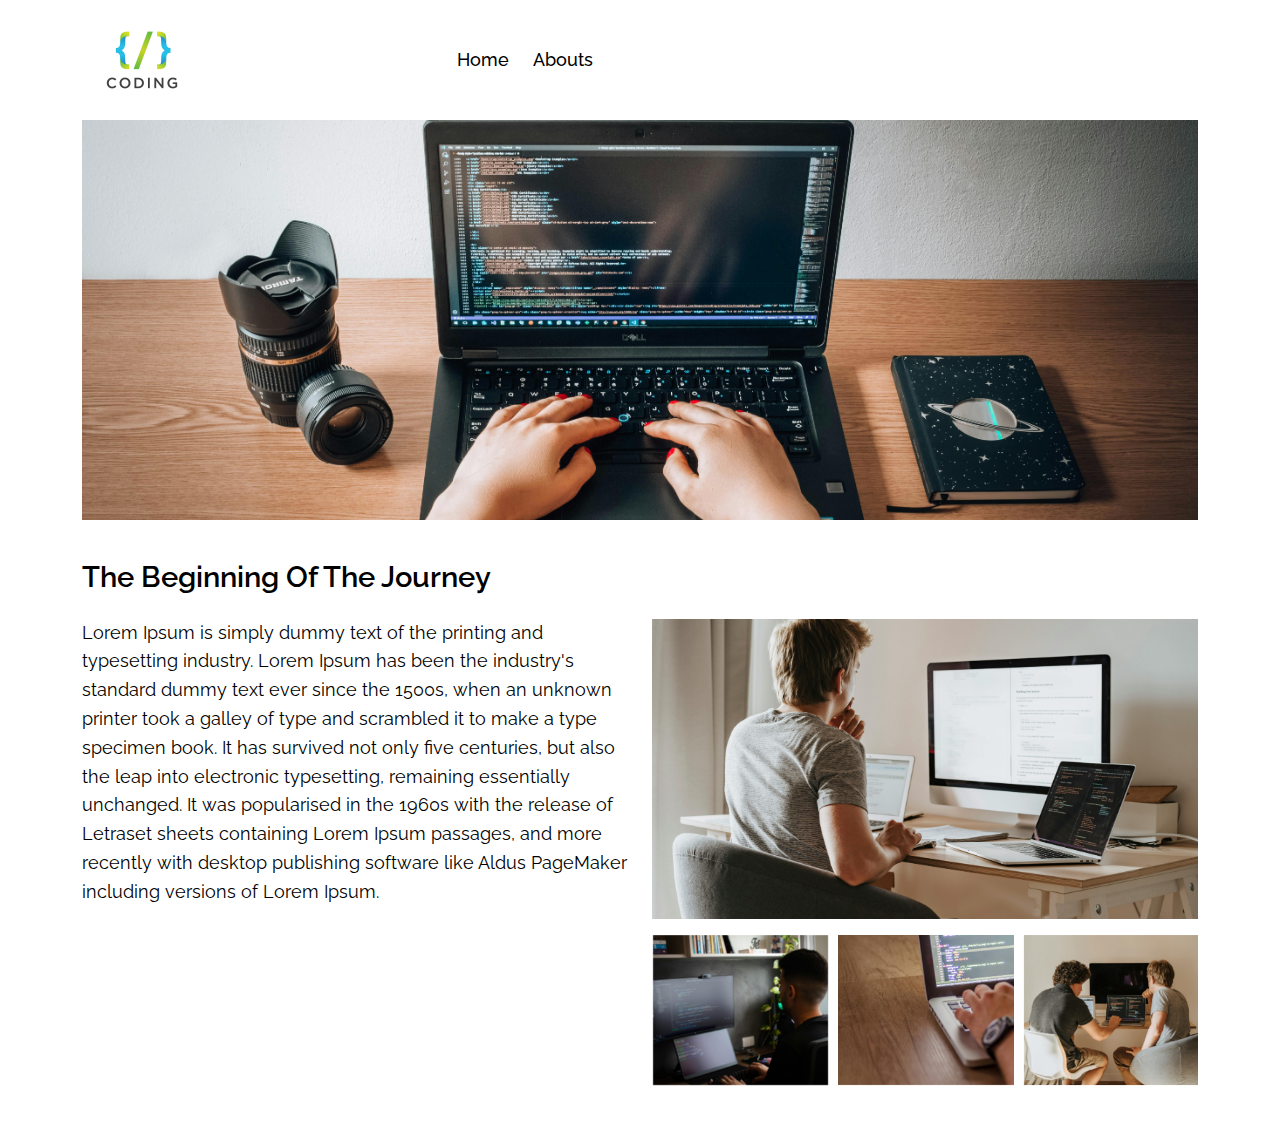
==== index.html @ 91072659 "weblearntips" ====
<!DOCTYPE html>
<html lang="en">
<head>
    <meta charset="UTF-8">
    <meta name="viewport" content="width=device-width, initial-scale=1.0">
    <title>weblearntips</title>
    <!-- css link  -->
    <link rel="stylesheet" href="assets/css/bootstrap.min.css">
    <!-- <link rel="stylesheet" href="assets/css/owl.theme.default.min.css"> -->
    <link rel="stylesheet" href="assets/css/owl.carousel.min.css">
    <link rel="stylesheet" href="assets/css/style.css">
</head>
<body>

    <!-- header section  -->
    <header class="header_section">
        <div class="container-sm">
            <div class="header d-flex align-items-center justify-content-between">
                <div class="logo">
                    <a href="#"><img src="assets/images/logo/logo.jpg" alt="logo"></a>
                </div>
        
                <!-- manu bar  -->
                 <nav class="main_menu">
                    <menu class="menu_items d-flex align-items-center gap-4">
                        <li><a href="index.html">Home</a></li>
                        <li><a href="#">Abouts</a></li>
                    </menu>
                 </nav>
            </div>
        </div>
    </header>

    <main class="main_layout">
        <!-- banner section  -->
        <section class="banner_section ">
            <div class="container-sm">
                <div class="banner">
                    <img src="assets/images/banner/banner.jpg" alt="banner_image">
                </div>
            </div>
        </section>

        <!-- article section  -->
        <section class="article_section">
            <div class="container-sm">
                <div class="row">
                    <h3 class="article_title text-capitalize">The beginning of the journey</h3>
                    <div class="col-xl-6">
                        <div class="article_texts">
                            <article>
                                Lorem Ipsum is simply dummy text of the printing and typesetting industry. Lorem Ipsum has been the industry's standard dummy text ever since the 1500s, when an unknown printer took a galley of type and scrambled it to make a type specimen book. It has survived not only five centuries, but also the leap into electronic typesetting, remaining essentially unchanged. It was popularised in the 1960s with the release of Letraset sheets containing Lorem Ipsum passages, and more recently with desktop publishing software like Aldus PageMaker including versions of Lorem Ipsum.
                            </article>
                        </div>
                    </div>

                    <div class="col-xl-6">
                        <div class="article_image">
                            <img src="assets/images/article/article_image_1.jpg" alt="">
                            <div class="article_slide">
                                <div class="slider_container ">
                                    <div class="owl-carousel">
                                        <div class="slider_item">
                                            <img src="assets/images/article/slider/slider_1.jpg" alt="slider_image_1">
                                        </div>
                                        <div class="slider_item">
                                            <img src="assets/images/article/slider/slider_2.jpg" alt="slider_image_2">
                                        </div>
                                        <div class="slider_item">
                                            <img src="assets/images/article/slider/slider_3.jpg" alt="slider_image_3">
                                        </div>
                                    </div>
                                </div>
                            </div>
                        </div>
                    </div>
                </div>
            </div>
        </section>
    </main>



     
    
</body>
<script src="assets/js/jquery-3.7.1.min.js"></script>
<script src="assets/js/bootstrap.bundle.min.js"></script>
<script src="assets/js/owl.carousel.min.js"></script>
<script src="assets/js/slider.js"></script>
<script src="assets/js/main.js"></script>
</html>
---- assets/css/style.css ----
/* google font  */
@import url('https://fonts.googleapis.com/css2?family=Raleway:ital,wght@0,100..900;1,100..900&display=swap');

ul, menu {
    list-style: none;
}

a {
    text-decoration: none;
}



body {
    font-family: "Raleway", sans-serif;
}

:root {
    /* color  */
    --color_black: #000;
    --color_white: #fff;

    /* padding  */
    --pt: 40px;
    --pb: 40px;
}



/* header section  */
.header_section {
    position: sticky;
    top: 0px;
    left: 0px;
    background-color: var(--color_white);
}
.header_section .logo{
    width: 20%;
}

.header_section .logo a img{
    max-width: 120px;
    max-height: 120px;
    object-fit: cover;
}

.main_menu {
    width: 70%;
}

.menu_items li a {
    font-size: 1.12rem;
    font-weight: 500;
    color: var(--color_black);
    position: relative;
    

}
.menu_items li a::after {
    position: absolute;
    content: "";
    bottom: -5px;
    left: 0px;
    width: 0%;
    height: 1px;
    background-color: var(--color_black);
    transition: all 0.3s;
    transform-origin: left;
}
.menu_items li a:hover::after {
    position: absolute;
    content: "";
    bottom: -5px;
    left: 0px;
    width: 100%;
    height: 1px;
    background-color: var(--color_black);
    
}



/* banner section  */
.banner_section {
    padding-bottom: var(--pt);
}


.article_section {
    padding-bottom: var(--pb);
}

.banner img {
    max-height: 400px;
    max-width: 100%;
    width: 100%;
    height: 100%;
    object-fit: cover;
}


/* article section  */
.article_title {
    font-size: 1.8rem;
    font-weight: 600;
    color: var(--color_black);
    margin-bottom: 1.5rem;
}

.article_texts article {
    font-size: 1.1rem;
    font-weight: 400;
    color: var(--color_black);
    line-height: 1.8rem;
}


.article_image img {
    width: 100%;
    max-height: 300px;
    height: 100%;
    object-fit: cover;
    margin-bottom: 1rem;
}

.slider_item {
    max-height: 150px;
    height: 100%;
}

.slider_item img {
    width: 100%;
    min-height: 150px;
    height: 100%;
    object-fit: cover;
}
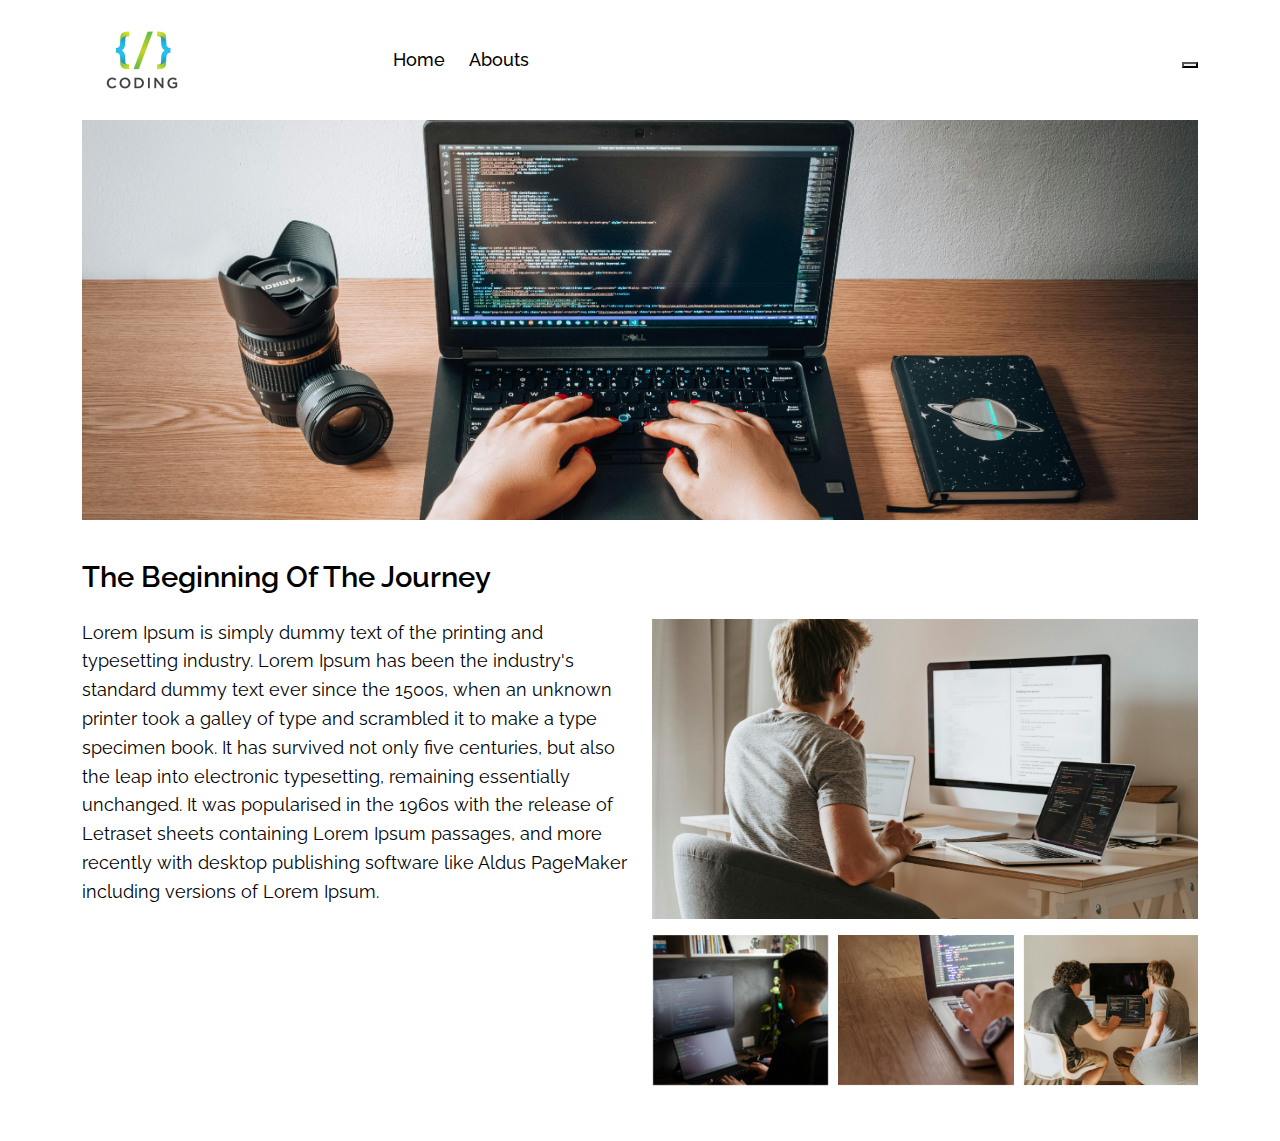
==== commit 354099b0: "tranlate added" ====
--- a/index.html
+++ b/index.html
@@ -27,6 +27,11 @@
                         <li><a href="#">Abouts</a></li>
                     </menu>
                  </nav>
+
+                <!-- language translate -->
+                <div class="lang_translate">
+                    <button id="lang"></button>
+                </div>
             </div>
         </div>
     </header>
@@ -88,5 +93,15 @@
 <script src="assets/js/bootstrap.bundle.min.js"></script>
 <script src="assets/js/owl.carousel.min.js"></script>
 <script src="assets/js/slider.js"></script>
+<script type="text/javascript">
+    function googleTranslateElementInit() {
+        new google.translate.TranslateElement(
+            {pageLanguage: 'en'},
+            'lang'
+        );
+    }
+</script>
+<script type="text/javascript" src="https://translate.google.com/translate_a/element.js?cb=googleTranslateElementInit">
+</script>
 <script src="assets/js/main.js"></script>
 </html>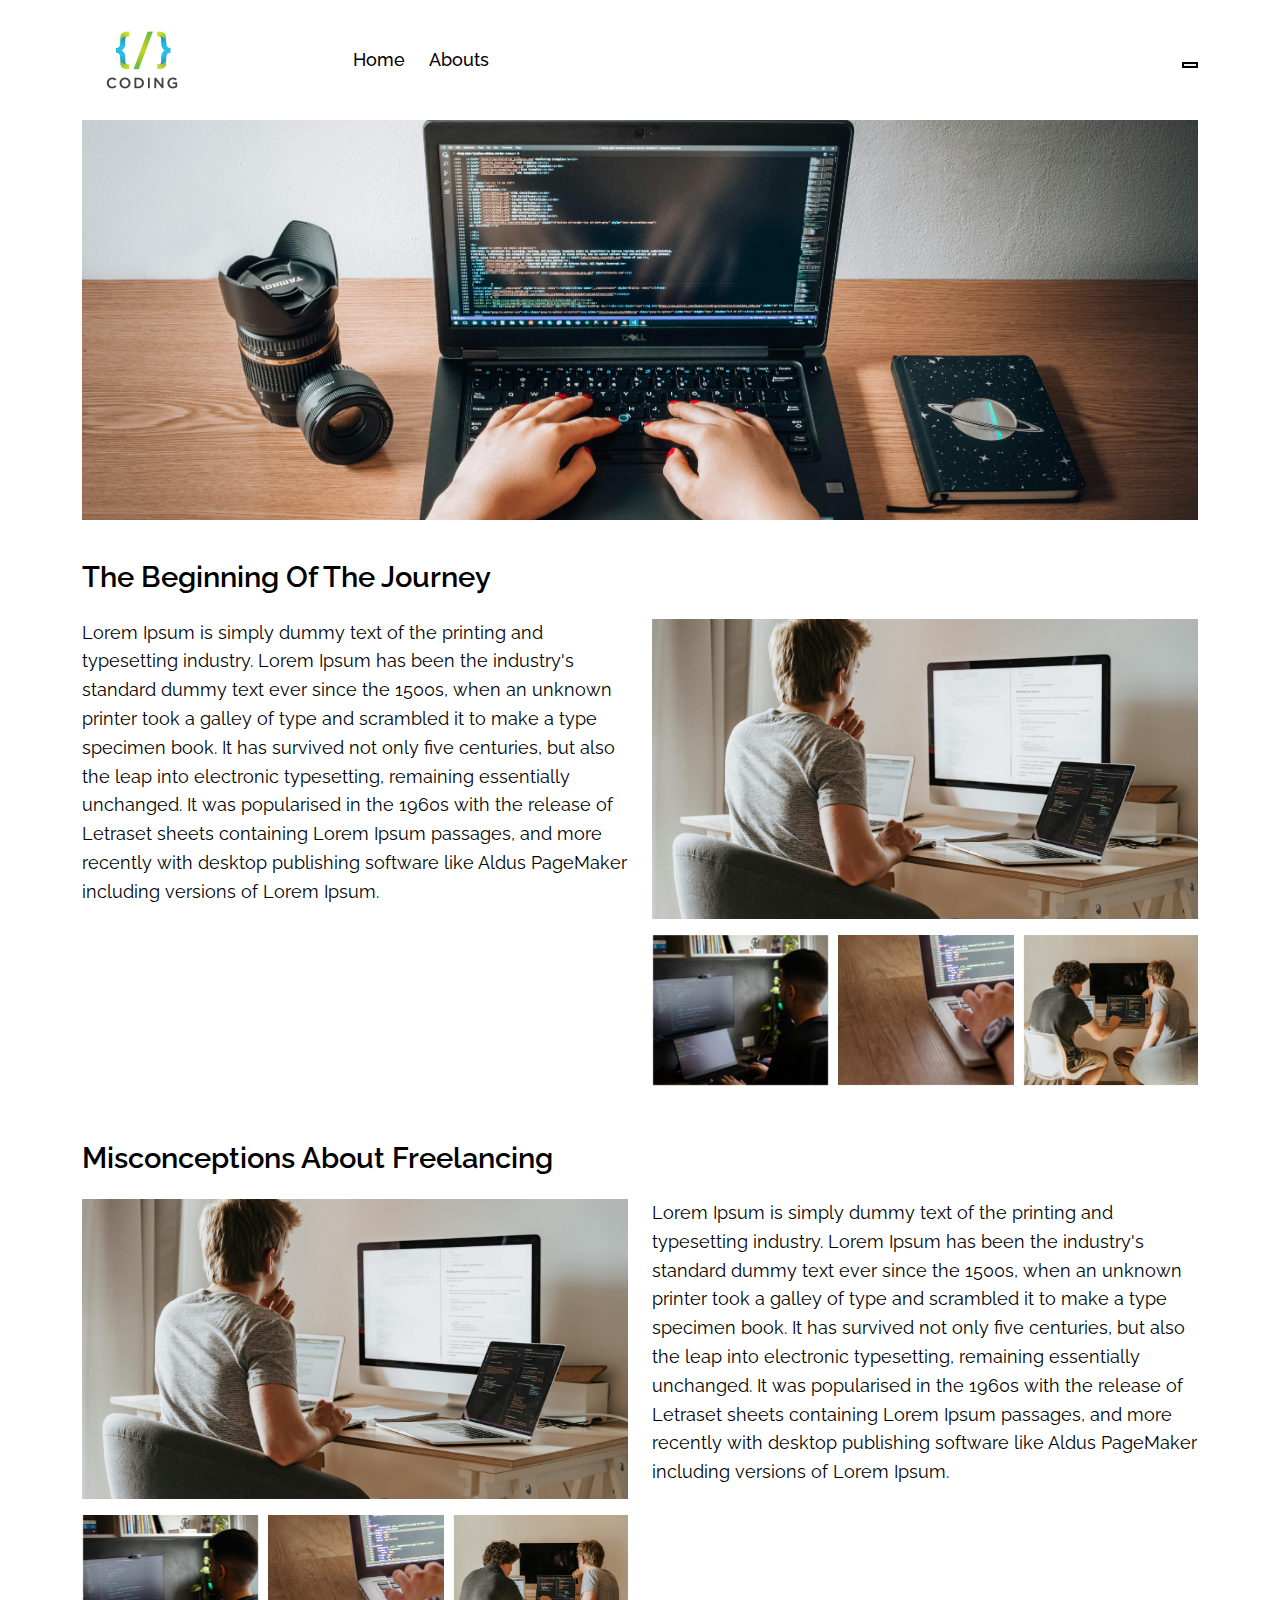
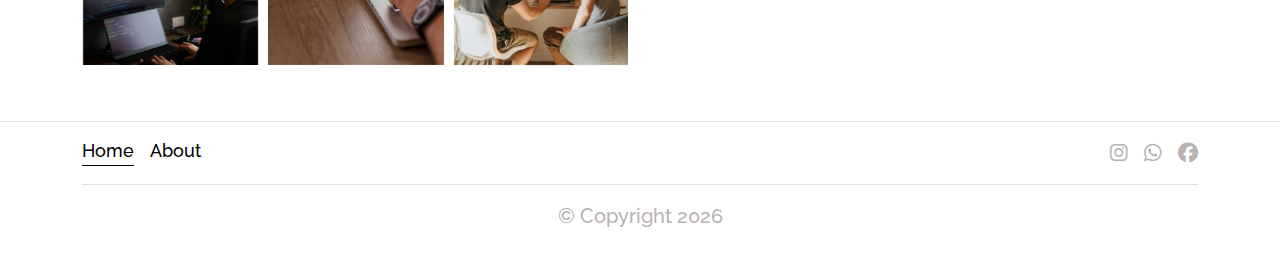
==== commit 03262c68: "weblearntips article and footer added" ====
--- a/index.html
+++ b/index.html
@@ -6,7 +6,7 @@
     <title>weblearntips</title>
     <!-- css link  -->
     <link rel="stylesheet" href="assets/css/bootstrap.min.css">
-    <!-- <link rel="stylesheet" href="assets/css/owl.theme.default.min.css"> -->
+    <link rel="stylesheet" href="assets/css/fontawesome.min.css">
     <link rel="stylesheet" href="assets/css/owl.carousel.min.css">
     <link rel="stylesheet" href="assets/css/style.css">
 </head>
@@ -24,13 +24,13 @@
                  <nav class="main_menu">
                     <menu class="menu_items d-flex align-items-center gap-4">
                         <li><a href="index.html">Home</a></li>
-                        <li><a href="#">Abouts</a></li>
+                        <li><a href="about.html" target="_blank">Abouts</a></li>
                     </menu>
                  </nav>
 
                 <!-- language translate -->
                 <div class="lang_translate">
-                    <button id="lang"></button>
+                    <button class="lang_t" id="google_translate_elements"></button>
                 </div>
             </div>
         </div>
@@ -82,7 +82,74 @@
                 </div>
             </div>
         </section>
+        <!-- article section  -->
+        <section class="article_section">
+            <div class="container-sm">
+                <div class="row">
+                    <h3 class="article_title text-capitalize">Misconceptions about freelancing</h3>
+
+                    <div class="col-xl-6">
+                        <div class="article_image">
+                            <img src="assets/images/article/article_image_1.jpg" alt="">
+                            <div class="article_slide">
+                                <div class="slider_container ">
+                                    <div class="owl-carousel">
+                                        <div class="slider_item">
+                                            <img src="assets/images/article/slider/slider_1.jpg" alt="slider_image_1">
+                                        </div>
+                                        <div class="slider_item">
+                                            <img src="assets/images/article/slider/slider_2.jpg" alt="slider_image_2">
+                                        </div>
+                                        <div class="slider_item">
+                                            <img src="assets/images/article/slider/slider_3.jpg" alt="slider_image_3">
+                                        </div>
+                                    </div>
+                                </div>
+                            </div>
+                        </div>
+                    </div>
+
+                    <div class="col-xl-6">
+                        <div class="article_texts">
+                            <article>
+                                Lorem Ipsum is simply dummy text of the printing and typesetting industry. Lorem Ipsum has been the industry's standard dummy text ever since the 1500s, when an unknown printer took a galley of type and scrambled it to make a type specimen book. It has survived not only five centuries, but also the leap into electronic typesetting, remaining essentially unchanged. It was popularised in the 1960s with the release of Letraset sheets containing Lorem Ipsum passages, and more recently with desktop publishing software like Aldus PageMaker including versions of Lorem Ipsum.
+                            </article>
+                        </div>
+                    </div>
+                </div>
+            </div>
+        </section>
     </main>
+
+
+    <footer class="footer_section pt-3">
+        <div class="container-sm">
+            <div class="row ">
+                <div class="col-xl-6">
+                    <div class="footer_menu">
+                        <ul class="footer_item d-flex gap-3 align-items-center">
+                            <li><a href="index.html" class="home_page">Home</a></li>
+                            <li><a href="about.html" target="_blank" class="about_page">About</a></li>
+                        </ul>
+                    </div>
+                </div>
+
+                <div class="col-xl-6">
+                    <div class="footer_social_media justify-content-end">
+                        <ul class="social_icons d-flex align-items-center justify-content-end gap-3">
+                            <li><a href="#"><i class="fa-brands fa-instagram"></i></a></li>
+                            <li><a href="#"><i class="fa-brands fa-whatsapp"></i></a></li>
+                            <li><a href="#"><i class="fa-brands fa-facebook"></i></a></li>
+                        </ul>
+                    </div>
+                </div>
+            </div>
+            <div class="footer_bottom text-center pb-2 pt-3 mt-3">
+                <p class="copyright"> &copy copyright <span id="current_year"></span> </p>
+            </div>
+        </div>
+
+    </footer>
 
 
 
@@ -93,15 +160,19 @@
 <script src="assets/js/bootstrap.bundle.min.js"></script>
 <script src="assets/js/owl.carousel.min.js"></script>
 <script src="assets/js/slider.js"></script>
+
+
+
 <script type="text/javascript">
-    function googleTranslateElementInit() {
+    function googleTranslateFun() {
         new google.translate.TranslateElement(
             {pageLanguage: 'en'},
-            'lang'
+            'google_translate_elements'
         );
     }
 </script>
-<script type="text/javascript" src="https://translate.google.com/translate_a/element.js?cb=googleTranslateElementInit">
+<script type="text/javascript" src="https://translate.google.com/translate_a/element.js?cb=googleTranslateFun">
 </script>
+
 <script src="assets/js/main.js"></script>
 </html>--- a/assets/css/style.css
+++ b/assets/css/style.css
@@ -3,6 +3,8 @@
 
 ul, menu {
     list-style: none;
+    padding: 0px;
+    margin: 0px;
 }
 
 a {
@@ -19,6 +21,8 @@
     /* color  */
     --color_black: #000;
     --color_white: #fff;
+    --color-gray: #e2e2e2;
+    --color-gray-1: #b8b2b2;
 
     /* padding  */
     --pt: 40px;
@@ -33,6 +37,7 @@
     top: 0px;
     left: 0px;
     background-color: var(--color_white);
+    z-index: 10;
 }
 .header_section .logo{
     width: 20%;
@@ -78,6 +83,17 @@
     
 }
 
+.lang_translate button.lang_t {
+    border: 2px solid var(--color_black);
+}
+
+
+button.lang_t .goog-te-gadget {
+    font-family: "Raleway", sans-serif;
+    font-size: 11px;
+    color: #666;
+    white-space: nowrap;
+}
 
 
 /* banner section  */
@@ -133,4 +149,86 @@
     min-height: 150px;
     height: 100%;
     object-fit: cover;
+}
+
+
+
+/* footer section  */
+.footer_section {
+    border-top: 1px solid var(--color-gray);
+}
+
+.footer_item li a {
+    font-size: 1.12rem;
+    font-weight: 500;
+    color: var(--color_black);
+    position: relative;
+    
+
+}
+.footer_item li a.home_page::after {
+    position: absolute;
+    content: "";
+    bottom: -5px;
+    left: 0px;
+    width: 100%;
+    height: 1px;
+    background-color: var(--color_black);
+    transition: all 0.3s;
+    transform-origin: left;
+}
+.footer_item li a.home_page:hover::after {
+    position: absolute;
+    content: "";
+    bottom: -5px;
+    left: 0px;
+    width: 0%;
+    height: 1px;
+    background-color: var(--color_black);
+    
+}
+.footer_item li a.about_page::after {
+    position: absolute;
+    content: "";
+    bottom: -5px;
+    left: 0px;
+    width: 0%;
+    height: 1px;
+    background-color: var(--color_black);
+    transition: all 0.3s;
+    transform-origin: left;
+}
+.footer_item li a.about_page:hover::after {
+    position: absolute;
+    content: "";
+    bottom: -5px;
+    left: 0px;
+    width: 100%;
+    height: 1px;
+    background-color: var(--color_black);
+    
+}
+
+.social_icons li a {
+    font-size: 1.25rem;
+    color: var(--color-gray-1);
+    font-weight: 500;
+    transition: all .3s ease;
+}
+.social_icons li a:hover {
+    font-size: 1.25rem;
+    color: var(--color-black);
+}
+
+
+/* footer bottom  */
+.footer_bottom {
+    border-top: 1px solid var(--color-gray);
+}
+
+.copyright {
+    font-size: 1.25rem;
+    font-weight: 500;
+    color: var(--color-gray-1);
+    text-transform: capitalize;
 }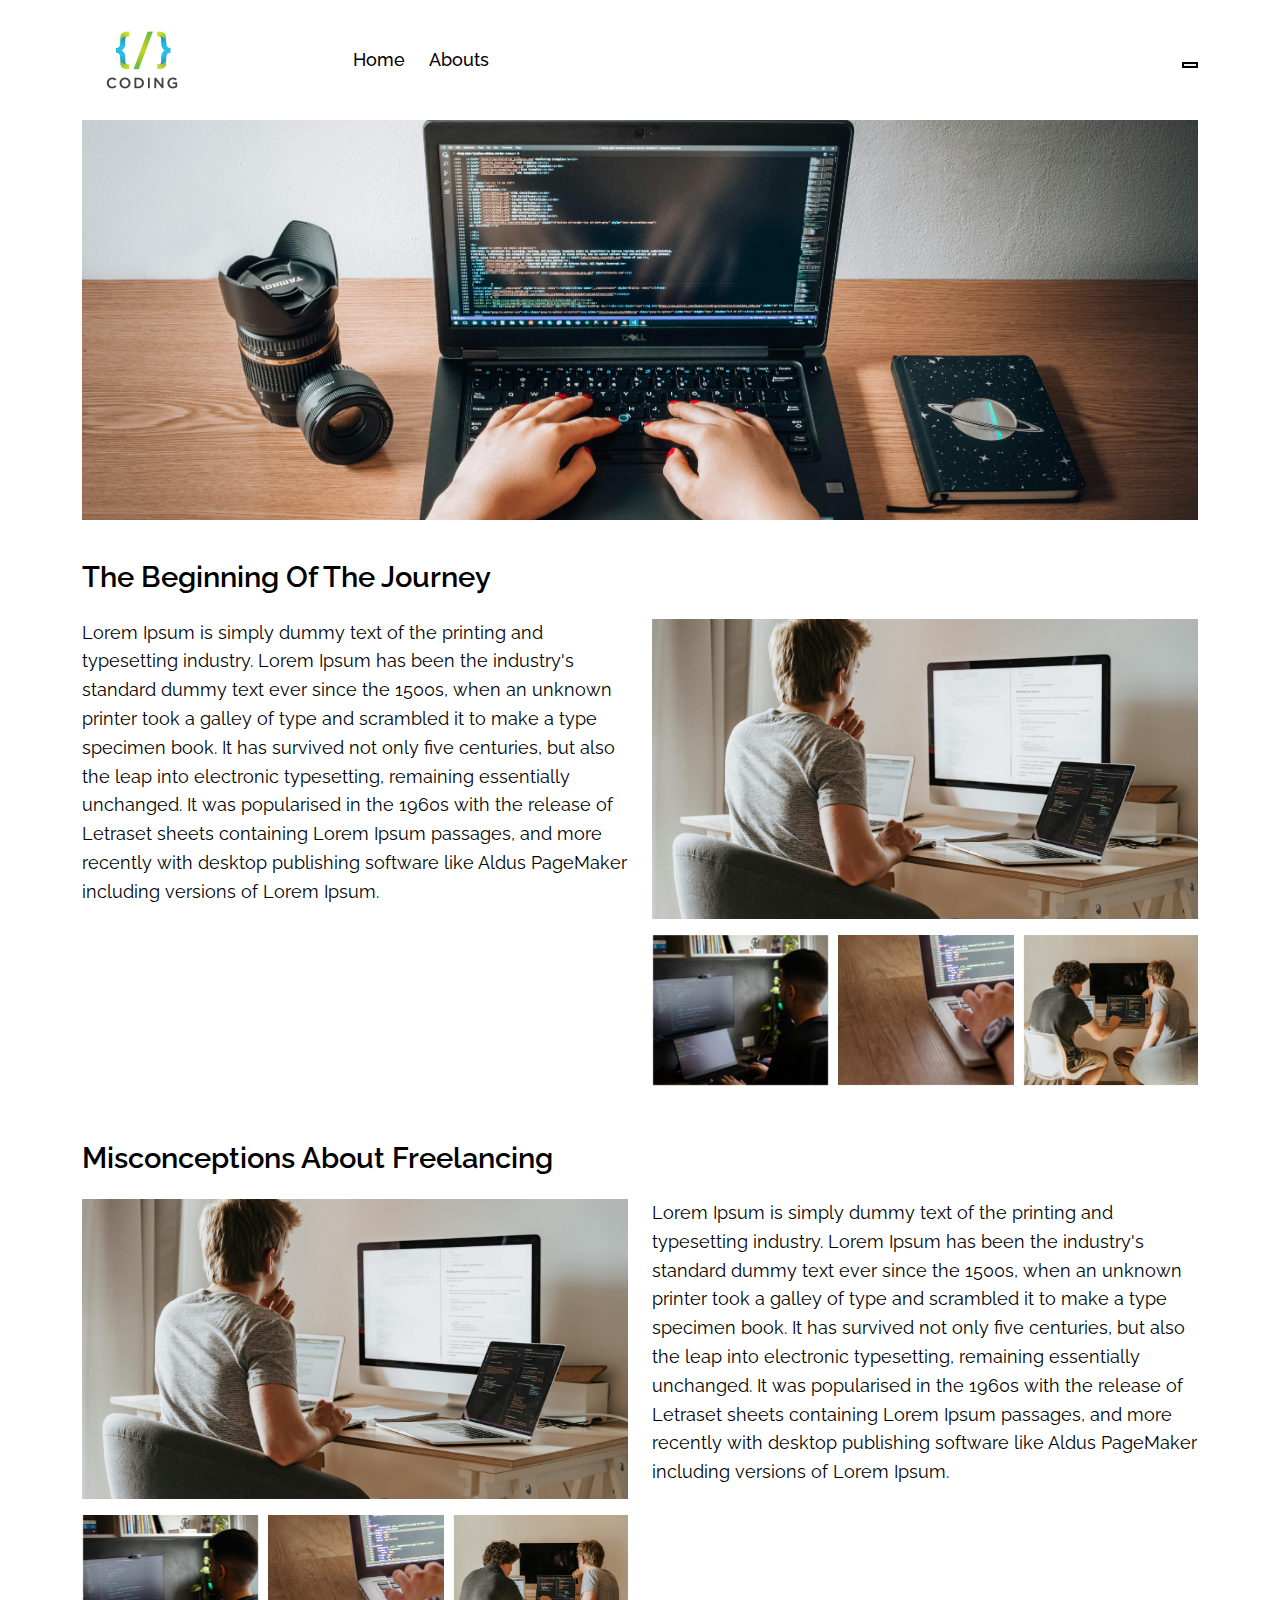
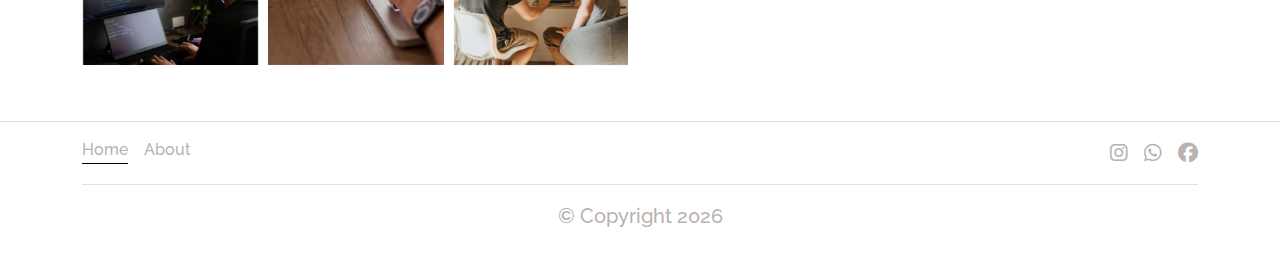
==== commit c7d842a2: "font size changed" ====
--- a/index.html
+++ b/index.html
@@ -125,7 +125,7 @@
     <footer class="footer_section pt-3">
         <div class="container-sm">
             <div class="row ">
-                <div class="col-xl-6">
+                <div class="col-xl-6 col-6">
                     <div class="footer_menu">
                         <ul class="footer_item d-flex gap-3 align-items-center">
                             <li><a href="index.html" class="home_page">Home</a></li>
@@ -134,7 +134,7 @@
                     </div>
                 </div>
 
-                <div class="col-xl-6">
+                <div class="col-xl-6 col-6">
                     <div class="footer_social_media justify-content-end">
                         <ul class="social_icons d-flex align-items-center justify-content-end gap-3">
                             <li><a href="#"><i class="fa-brands fa-instagram"></i></a></li>
--- a/assets/css/style.css
+++ b/assets/css/style.css
@@ -159,9 +159,9 @@
 }
 
 .footer_item li a {
-    font-size: 1.12rem;
-    font-weight: 500;
-    color: var(--color_black);
+    font-size: 1rem;
+    font-weight: 500;
+    color: var(--color-gray-1);
     position: relative;
     
 
